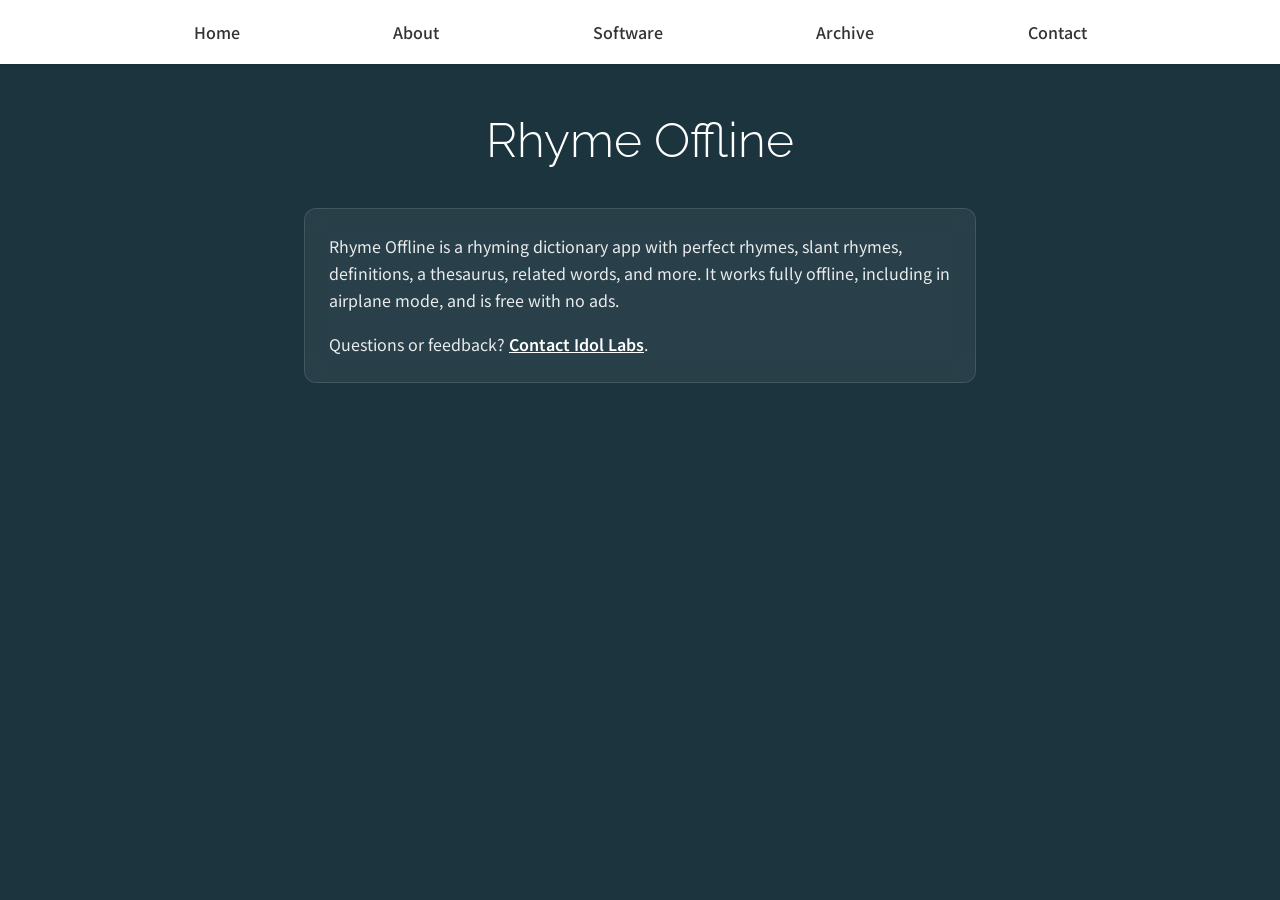
==== rhyme-offline/index.html @ f1530e43 "Software dropdown" ====
<!DOCTYPE html>
<html lang="en">
<head>
    <meta charset="UTF-8">
    <meta name="viewport" content="width=device-width, initial-scale=1.0">
    <title>Rhyme Offline | Idol Labs</title>
    <link rel="preconnect" href="https://fonts.googleapis.com">
    <link rel="preconnect" href="https://fonts.gstatic.com" crossorigin>
    <link
        href="https://fonts.googleapis.com/css2?family=Noto+Sans+JP:wght@100..900&family=Raleway:ital,wght@0,100..900;1,100..900&display=swap"
        rel="stylesheet"
    >
    <link rel="stylesheet" href="../styles.css">
</head>
<body>
    <header>
        <nav>
            <input
                type="checkbox"
                id="site-nav-toggle"
                class="site-nav-toggle"
            >
            <label
                for="site-nav-toggle"
                class="hamburger"
                aria-label="Menu"
            >
                <span></span>
                <span></span>
                <span></span>
            </label>
            <div class="nav-links">
                <a href="../index.html">Home</a>
                <a href="../about.html">About</a>
                <div class="nav-dropdown">
                    <input
                        type="checkbox"
                        id="software-nav-toggle"
                        class="software-nav-toggle"
                    >
                    <label
                        for="software-nav-toggle"
                        class="nav-dropdown-mobile-trigger"
                    >
                        Software
                    </label>
                    <button
                        type="button"
                        class="nav-dropdown-desktop-trigger"
                    >
                        Software
                    </button>
                    <div class="nav-dropdown-panel">
                        <a href="index.html" aria-current="page">Rhyme Offline</a>
                    </div>
                </div>
                <a href="../archive.html">Archive</a>
                <a href="../contact.html">Contact</a>
            </div>
        </nav>
    </header>

    <main id="body-container">
        <h1 class="page-title">Rhyme Offline</h1>
        <section class="about-card" aria-label="About Rhyme Offline">
            <p>
                Rhyme Offline is a rhyming dictionary app with perfect rhymes, slant rhymes,
                definitions, a thesaurus, related words, and more. It works fully offline,
                including in airplane mode, and is free with no ads.
            </p>
            <p>
                Questions or feedback?
                <a href="../contact.html">Contact Idol Labs</a>.
            </p>
        </section>
    </main>
</body>
</html>
---- styles.css ----
*{
    margin: 0;
    padding: 0;
    box-sizing: border-box;
}

body{
    font-family: "Noto Sans JP", sans-serif;
    font-optical-sizing: auto;
    font-weight: 400;
    font-style: normal;
    background-color: #1c343e;
    padding-top: 4rem;
}

#body-container {
    padding: 0 1rem;
}

.home #body-container {
    min-height: calc(100vh - 4rem);
    display: flex;
    flex-direction: column;
    align-items: center;
    justify-content: center;
    gap: 0.75rem;
    padding: 0 1rem 1.5rem;
}

.home-logo {
    display: flex;
    justify-content: center;
    margin-top: 0;
}

.home-logo-image {
    width: min(18rem, 70vw);
    height: auto;
    max-height: 42vh;
    display: block;
}

.home-logo + div h1 {
    padding-top: 1.5rem;
}

@media (max-height: 44rem) {
    .home-logo {
        margin-top: 0;
    }

    .home-logo-image {
        max-height: 34vh;
        width: min(16rem, 70vw);
    }

    .home-logo + div h1 {
        padding-top: 1.1rem;
    }

    h1 {
        font-size: 3.25rem;
        padding-top: 2rem;
    }

    h2 {
        font-size: 1.25rem;
    }
}

h1 {
    font-family: "Raleway", sans-serif;
    font-optical-sizing: auto;
    font-weight: 300;
    font-style: normal;
    text-align: center;
    padding-top: 3rem;
    color: #ffffff;
    font-size: 4rem;
}

h1 span.idol-labs-text {
    font-weight: 700;
    font-style: italic;
}

h2 {
    font-family: "Raleway", sans-serif;
    font-optical-sizing: auto;
    font-weight: 400;
    font-style: normal;
    text-align: center;
    padding-top: 0.75rem;
    color: rgba(255, 255, 255, 0.9);
    font-size: 1.5rem;
}

header {
    position: fixed;
    top: 0;
    left: 0;
    right: 0;
    z-index: 100;
    width: 100%;
    background-color: #ffffff;
    box-shadow: 0 0.125rem 0.25rem rgba(0, 0, 0, 0.1);
    padding: 0 2rem;
}

header nav {
    display: flex;
    align-items: center;
    justify-content: center;
    height: 4rem;
    width: 100%;
    max-width: 75rem;
    margin: 0 auto;
}

.nav-links {
    display: flex;
    align-items: center;
    justify-content: space-evenly;
    width: 100%;
}

.nav-links a {
    text-decoration: none;
    color: #333;
    font-weight: 500;
    font-size: 1rem;
    transition: color 0.2s ease;
}

.nav-links a:hover {
    color: #4490fe;
}

.nav-dropdown {
    position: relative;
    display: flex;
    align-items: center;
    justify-content: center;
}

.software-nav-toggle {
    position: absolute;
    width: 1px;
    height: 1px;
    padding: 0;
    margin: -1px;
    overflow: hidden;
    clip: rect(0, 0, 0, 0);
    white-space: nowrap;
    border: 0;
}

.nav-dropdown-desktop-trigger {
    display: none;
    align-items: center;
    border: none;
    background: none;
    cursor: pointer;
    font: inherit;
    color: #333;
    font-weight: 500;
    font-size: 1rem;
    padding: 0;
    transition: color 0.2s ease;
}

.nav-dropdown-desktop-trigger:hover {
    color: #4490fe;
}

.nav-dropdown-desktop-trigger:focus-visible {
    outline: 0.25rem solid rgba(68, 144, 254, 0.4);
    outline-offset: 0.25rem;
}

.nav-dropdown-mobile-trigger {
    display: none;
    text-decoration: none;
    color: #333;
    font-weight: 500;
    font-size: 1rem;
    transition: color 0.2s ease;
    cursor: pointer;
}

.nav-dropdown-panel {
    display: none;
    position: absolute;
    top: calc(100% - 0.2rem);
    left: 50%;
    transform: translateX(-50%);
    min-width: 11rem;
    padding: 0.55rem 0 0.35rem;
    background-color: #ffffff;
    border-radius: 0.5rem;
    box-shadow: 0 0.25rem 0.75rem rgba(0, 0, 0, 0.12);
    z-index: 110;
}

.nav-dropdown-panel a {
    display: block;
    padding: 0.55rem 1rem;
    text-decoration: none;
    color: #333;
    font-weight: 500;
    font-size: 0.95rem;
    transition: color 0.2s ease, background-color 0.15s ease;
    white-space: nowrap;
}

.nav-dropdown-panel a:hover {
    color: #4490fe;
    background-color: #f5f5f5;
}

@media (min-width: 48.0625rem) {
    .software-nav-toggle,
    .nav-dropdown-mobile-trigger {
        display: none;
    }

    .nav-dropdown-desktop-trigger {
        display: inline-flex;
    }

    .nav-dropdown:hover .nav-dropdown-panel,
    .nav-dropdown:focus-within .nav-dropdown-panel {
        display: block;
    }
}

@media (max-width: 48rem) {
    .nav-dropdown {
        flex-direction: column;
        align-items: stretch;
        width: 100%;
    }

    .nav-dropdown-desktop-trigger {
        display: none;
    }

    .nav-dropdown-mobile-trigger {
        display: block;
        padding: 0.75rem 0;
        width: 100%;
    }

    .nav-dropdown-panel {
        position: static;
        transform: none;
        left: auto;
        min-width: 0;
        width: 100%;
        padding: 0;
        margin: 0;
        background: transparent;
        box-shadow: none;
        border-radius: 0;
    }

    .nav-dropdown-panel a {
        padding: 0.65rem 0 0.65rem 0.75rem;
        border-left: 0.2rem solid rgba(68, 144, 254, 0.35);
        margin-left: 0.25rem;
        color: #333;
        white-space: normal;
    }

    .nav-dropdown-panel a:hover {
        background-color: #f5f5f5;
    }

    .software-nav-toggle:checked ~ .nav-dropdown-panel {
        display: block;
    }
}

.site-nav-toggle {
    position: absolute;
    width: 1px;
    height: 1px;
    padding: 0;
    margin: -1px;
    overflow: hidden;
    clip: rect(0, 0, 0, 0);
    white-space: nowrap;
    border: 0;
}

@media (min-width: 48.0625rem) {
    .site-nav-toggle {
        display: none;
    }
}

.hamburger {
    display: none;
    flex-direction: column;
    justify-content: center;
    gap: 0.375rem;
    background: none;
    border: none;
    cursor: pointer;
    padding: 0.25rem;
}

.hamburger span {
    display: block;
    width: 1.5rem;
    height: 0.125rem;
    background-color: #333;
    border-radius: 0.125rem;
    transition: transform 0.3s ease,
        opacity 0.3s ease;
}

.site-nav-toggle:checked + .hamburger span:nth-child(1) {
    transform: translateY(0.5rem) rotate(45deg);
}

.site-nav-toggle:checked + .hamburger span:nth-child(2) {
    opacity: 0;
}

.site-nav-toggle:checked + .hamburger span:nth-child(3) {
    transform: translateY(-0.5rem) rotate(-45deg);
}

@media (max-width: 48rem) {
    header {
        padding: 0 1rem;
    }

    header nav {
        justify-content: flex-start;
    }

    .hamburger {
        display: flex;
        flex-shrink: 0;
        padding: 0.25rem 0.25rem 0.25rem 0;
    }

    .nav-links {
        display: none;
        flex-direction: column;
        justify-content: flex-start;
        position: absolute;
        top: 4rem;
        left: 0;
        right: 0;
        width: auto;
        box-sizing: border-box;
        background-color: #ffffff;
        box-shadow: 0 0.25rem 0.5rem rgba(0, 0, 0, 0.1);
        padding: 1rem 1rem;
        gap: 0;
    }

    .site-nav-toggle:checked ~ .nav-links {
        display: flex;
        z-index: 10;
    }

    .nav-links a {
        padding: 0.75rem 0;
        width: 100%;
    }

    .nav-links a:hover {
        background-color: #f5f5f5;
    }
}

.page-title {
    font-size: 3rem;
}

.page-subtitle {
    font-size: 1.25rem;
    max-width: 44rem;
    margin: 0 auto;
    text-align: center;
    color: rgba(255, 255, 255, 0.85);
}

.page-subtitle .idol-labs-text {
    font-weight: 700;
    font-style: italic;
}

.archive-list {
    max-width: 52rem;
    margin: 2.5rem auto 4rem;
    display: flex;
    flex-direction: column;
    gap: 1rem;
}

.archive-item {
    display: grid;
    grid-template-columns: 10.5rem 1fr;
    gap: 1.25rem;
    padding: 1.25rem;
    border-radius: 0.75rem;
    text-decoration: none;
    background: rgba(255, 255, 255, 0.06);
    border: 1px solid rgba(255, 255, 255, 0.12);
    backdrop-filter: blur(10px);
    transition: transform 0.08s ease, border-color 0.2s ease, background 0.2s ease;
}

.archive-item:hover {
    transform: translateY(-1px);
    border-color: rgba(68, 144, 254, 0.55);
    background: rgba(255, 255, 255, 0.08);
}

.archive-item:focus-visible {
    outline: 0.25rem solid rgba(68, 144, 254, 0.4);
    outline-offset: 0.25rem;
}

.archive-item-image {
    width: 100%;
    aspect-ratio: 4 / 3;
    object-fit: cover;
    border-radius: 0.625rem;
    border: 1px solid rgba(255, 255, 255, 0.12);
    display: block;
}

.archive-item-body {
    display: flex;
    flex-direction: column;
    justify-content: center;
    gap: 0.5rem;
    min-width: 0;
}

.archive-item-title {
    margin: 0;
    font-family: "Raleway", sans-serif;
    font-weight: 600;
    color: rgba(255, 255, 255, 0.95);
    font-size: 1.5rem;
    text-align: center;
}

.archive-item-meta {
    margin: 0;
    color: rgba(255, 255, 255, 0.85);
    line-height: 1.5;
}

@media (min-width: 34.0625rem) {
    .archive-item-title {
        text-align: left;
    }

    .archive-item-body {
        align-items: flex-start;
        text-align: left;
    }
}

@media (max-width: 34rem) {
    .archive-item-body {
        align-items: center;
        text-align: center;
    }

    .archive-item {
        grid-template-columns: 1fr;
    }

    .archive-item-image {
        aspect-ratio: 16 / 9;
    }
}

.archive-back {
    text-align: center;
    margin: 1.25rem auto 0;
    max-width: 42rem;
}

.archive-back a {
    color: #ffffff;
    font-weight: 600;
}

.archive-back a:hover {
    color: rgba(68, 144, 254, 0.95);
}

.archive-video-external {
    text-align: center;
    margin: 0.75rem auto 0;
    max-width: 42rem;
}

.archive-video-external a {
    color: #ffffff;
    font-weight: 600;
}

.archive-video-external a:hover {
    color: rgba(68, 144, 254, 0.95);
}

.archive-detail-video {
    position: relative;
    width: 100%;
    max-width: 35rem;
    margin: 1.5rem auto 0;
    aspect-ratio: 16 / 9;
    border-radius: 0.75rem;
    overflow: hidden;
    border: 1px solid rgba(255, 255, 255, 0.12);
    background: rgba(0, 0, 0, 0.35);
    box-shadow: 0 0.25rem 1.25rem rgba(0, 0, 0, 0.25);
}

.archive-detail-video iframe {
    position: absolute;
    inset: 0;
    width: 100%;
    height: 100%;
    border: 0;
    display: block;
}

.contact-card {
    max-width: 42rem;
    margin: 2.5rem auto 4rem;
    padding: 1.5rem;
    border-radius: 0.75rem;
    background: rgba(255, 255, 255, 0.06);
    border: 1px solid rgba(255, 255, 255, 0.12);
    backdrop-filter: blur(10px);
}

.about-card {
    display: flex;
    flex-direction: column;
    gap: 1rem;
    max-width: 42rem;
    margin: 2.5rem auto 4rem;
    padding: 1.5rem;
    border-radius: 0.75rem;
    background: rgba(255, 255, 255, 0.06);
    border: 1px solid rgba(255, 255, 255, 0.12);
    backdrop-filter: blur(10px);
}

.about-card p {
    line-height: 1.7;
    color: rgba(255, 255, 255, 0.9);
}

.about-card a {
    color: #ffffff;
    font-weight: 600;
}

.about-card a:hover {
    color: rgba(68, 144, 254, 0.95);
}

.contact-form {
    display: flex;
    flex-direction: column;
    gap: 1rem;
}

.form-field {
    display: flex;
    flex-direction: column;
    gap: 0.5rem;
}

.form-field label {
    color: rgba(255, 255, 255, 0.9);
    font-weight: 500;
}

.contact-form input,
.contact-form select,
.contact-form textarea {
    width: 100%;
    padding: 0.75rem 0.875rem;
    border-radius: 0.5rem;
    border: 1px solid rgba(255, 255, 255, 0.25);
    background: rgba(0, 0, 0, 0.18);
    color: #ffffff;
    font-size: 1rem;
    outline: none;
}

.contact-form select {
    cursor: pointer;
}

.contact-form select option {
    background: #1c343e;
    color: #ffffff;
}

.contact-form textarea {
    resize: vertical;
    min-height: 10rem;
}

.contact-form input::placeholder,
.contact-form textarea::placeholder {
    color: rgba(255, 255, 255, 0.55);
}

.contact-form input:focus,
.contact-form select:focus,
.contact-form textarea:focus {
    border-color: rgba(68, 144, 254, 0.9);
    box-shadow: 0 0 0 0.25rem rgba(68, 144, 254, 0.22);
}

.primary-button {
    border: none;
    border-radius: 0.625rem;
    padding: 0.9rem 1.1rem;
    background: #4490fe;
    color: #ffffff;
    font-weight: 700;
    font-size: 1rem;
    cursor: pointer;
    transition: transform 0.08s ease, background 0.2s ease;
}

.primary-button:hover {
    background: #2c7cf5;
}

.primary-button:active {
    transform: translateY(1px);
}

.primary-button:disabled {
    cursor: not-allowed;
    opacity: 0.55;
    background: rgba(68, 144, 254, 0.55);
}

.primary-button:disabled:hover {
    background: rgba(68, 144, 254, 0.55);
}

.thank-you-card .thank-you-lead {
    margin-top: 0;
}

.contact-note {
    margin-top: 1.25rem;
    color: rgba(255, 255, 255, 0.85);
    text-align: center;
}

.contact-note a {
    color: #ffffff;
    font-weight: 600;
}

.contact-note a:hover {
    color: rgba(68, 144, 254, 0.95);
}

.visually-hidden {
    position: absolute !important;
    width: 1px;
    height: 1px;
    padding: 0;
    margin: -1px;
    overflow: hidden;
    clip: rect(0, 0, 0, 0);
    white-space: nowrap;
    border: 0;
}

h3 {
    font-size: 1.25rem;
    color: rgba(255, 255, 255, 0.9);
    margin-top: 1.5rem;
    margin-bottom: 0.5rem;
}
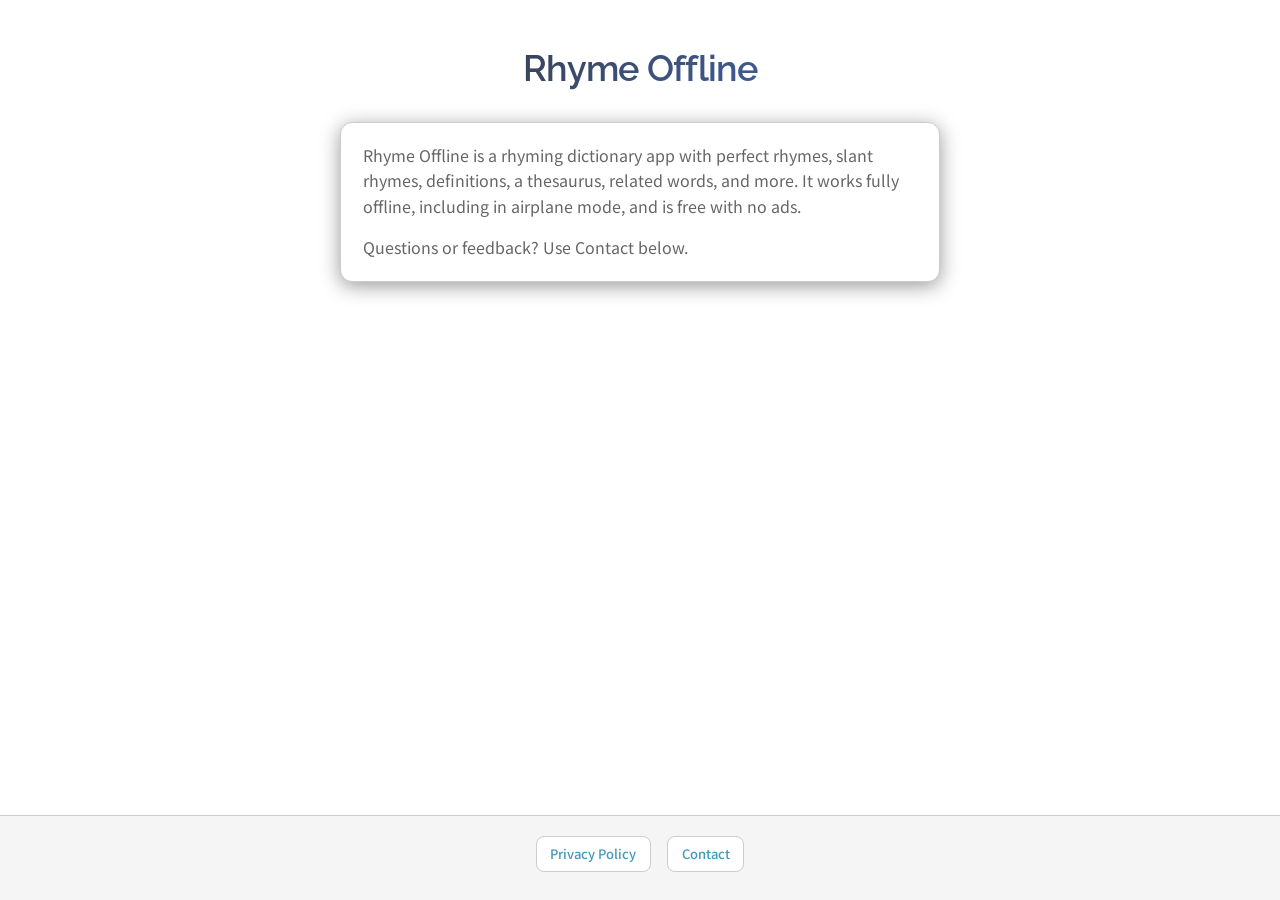
==== commit af052bfa: "Rhyme offline site" ====
--- a/rhyme-offline/index.html
+++ b/rhyme-offline/index.html
@@ -10,69 +10,34 @@
         href="https://fonts.googleapis.com/css2?family=Noto+Sans+JP:wght@100..900&family=Raleway:ital,wght@0,100..900;1,100..900&display=swap"
         rel="stylesheet"
     >
-    <link rel="stylesheet" href="../styles.css">
+    <link rel="stylesheet" href="styles.css">
 </head>
-<body>
-    <header>
-        <nav>
-            <input
-                type="checkbox"
-                id="site-nav-toggle"
-                class="site-nav-toggle"
-            >
-            <label
-                for="site-nav-toggle"
-                class="hamburger"
-                aria-label="Menu"
-            >
-                <span></span>
-                <span></span>
-                <span></span>
-            </label>
-            <div class="nav-links">
-                <a href="../index.html">Home</a>
-                <a href="../about.html">About</a>
-                <div class="nav-dropdown">
-                    <input
-                        type="checkbox"
-                        id="software-nav-toggle"
-                        class="software-nav-toggle"
-                    >
-                    <label
-                        for="software-nav-toggle"
-                        class="nav-dropdown-mobile-trigger"
-                    >
-                        Software
-                    </label>
-                    <button
-                        type="button"
-                        class="nav-dropdown-desktop-trigger"
-                    >
-                        Software
-                    </button>
-                    <div class="nav-dropdown-panel">
-                        <a href="index.html" aria-current="page">Rhyme Offline</a>
-                    </div>
-                </div>
-                <a href="../archive.html">Archive</a>
-                <a href="../contact.html">Contact</a>
-            </div>
-        </nav>
-    </header>
-
-    <main id="body-container">
-        <h1 class="page-title">Rhyme Offline</h1>
-        <section class="about-card" aria-label="About Rhyme Offline">
+<body class="rhyme-offline">
+    <main class="rhyme-offline-main" id="body-container">
+        <h1 class="rhyme-offline-title">Rhyme Offline</h1>
+        <section
+            class="rhyme-offline-card"
+            aria-label="About Rhyme Offline"
+        >
             <p>
                 Rhyme Offline is a rhyming dictionary app with perfect rhymes, slant rhymes,
                 definitions, a thesaurus, related words, and more. It works fully offline,
                 including in airplane mode, and is free with no ads.
             </p>
             <p>
-                Questions or feedback?
-                <a href="../contact.html">Contact Idol Labs</a>.
+                Questions or feedback? Use Contact below.
             </p>
         </section>
     </main>
+    <footer class="rhyme-offline-footer">
+        <nav class="rhyme-offline-footer-nav" aria-label="Legal and contact">
+            <a class="rhyme-offline-footer-link" href="privacy-policy.html">
+                Privacy Policy
+            </a>
+            <a class="rhyme-offline-footer-link" href="../contact.html">
+                Contact
+            </a>
+        </nav>
+    </footer>
 </body>
 </html>
--- a/rhyme-offline/styles.css
+++ b/rhyme-offline/styles.css
@@ -0,0 +1,304 @@
+*,
+*::before,
+*::after {
+    box-sizing: border-box;
+    margin: 0;
+    padding: 0;
+}
+
+:root {
+    --color-primary: #456cba;
+    --color-link: #429aba;
+    --color-white: #fff;
+    --color-modal-backdrop: rgba(0, 0, 0, 0.4);
+    --color-gray-dark: #333;
+    --color-gray-mid: #555;
+    --color-gray: #666;
+    --color-gray-placeholder: #888;
+    --color-gray-border: #ccc;
+    --color-gray-track: #e0e0e0;
+    --color-gray-bg: #f0f0f0;
+    --color-gray-section: #f5f5f5;
+    --color-chip-bg: #ebecee;
+    --color-chip-pressed: #d8d9dc;
+    --color-border-light: #eee;
+    --color-toggle-inactive: #d0d0d0;
+    --color-dark-background: #131e33;
+
+    --bg: var(--color-dark-background);
+    --surface: #17243d;
+    --surface-muted: #1b2a45;
+    --border: #314566;
+    --text-primary: #f4f7ff;
+    --text-secondary: #c7d1e5;
+    --text-muted: #a4b3cf;
+    --overlay-backdrop: rgba(0, 0, 0, 0.55);
+}
+
+@media (prefers-color-scheme: light) {
+    :root {
+        --bg: var(--color-white);
+        --surface: var(--color-white);
+        --surface-muted: var(--color-gray-section);
+        --border: var(--color-gray-border);
+        --text-primary: var(--color-gray-dark);
+        --text-secondary: var(--color-gray);
+        --text-muted: var(--color-gray-mid);
+        --overlay-backdrop: var(--color-modal-backdrop);
+    }
+}
+
+body.rhyme-offline {
+    min-height: 100vh;
+    display: flex;
+    flex-direction: column;
+    font-family: "Noto Sans JP", sans-serif;
+    font-optical-sizing: auto;
+    font-weight: 400;
+    background-color: var(--bg);
+    color: var(--text-secondary);
+    line-height: 1.6;
+    -webkit-font-smoothing: antialiased;
+}
+
+.rhyme-offline-main {
+    flex: 1 0 auto;
+    width: 100%;
+    max-width: 40rem;
+    margin: 0 auto;
+    padding: 2.5rem 1.25rem 2rem;
+}
+
+.rhyme-offline-main--legal {
+    max-width: 42rem;
+    padding-top: 1.75rem;
+}
+
+.rhyme-offline-back-wrap {
+    margin: 0 0 1rem;
+}
+
+.rhyme-offline-back {
+    display: inline-flex;
+    align-items: center;
+    padding: 0.35rem 0;
+    font-family: inherit;
+    font-size: 0.875rem;
+    font-weight: 500;
+    color: var(--color-link);
+    text-decoration: none;
+    background: none;
+    border: none;
+    cursor: pointer;
+    transition: color 0.15s ease;
+}
+
+.rhyme-offline-back:hover {
+    color: var(--color-primary);
+    text-decoration: underline;
+    text-underline-offset: 0.15em;
+}
+
+.rhyme-offline-back:focus-visible {
+    outline: 2px solid var(--color-primary);
+    outline-offset: 3px;
+    border-radius: 0.25rem;
+}
+
+.rhyme-offline-title {
+    font-family: "Raleway", sans-serif;
+    font-optical-sizing: auto;
+    font-weight: 600;
+    font-size: clamp(1.75rem, 5vw, 2.25rem);
+    text-align: center;
+    margin-bottom: 1.5rem;
+    letter-spacing: -0.02em;
+    background: linear-gradient(
+        135deg,
+        var(--text-primary) 0%,
+        var(--color-primary) 100%
+    );
+    -webkit-background-clip: text;
+    background-clip: text;
+    color: transparent;
+}
+
+@media (prefers-color-scheme: light) {
+    .rhyme-offline-title {
+        background: linear-gradient(
+            135deg,
+            var(--color-gray-dark) 0%,
+            var(--color-primary) 100%
+        );
+        -webkit-background-clip: text;
+        background-clip: text;
+        color: transparent;
+    }
+}
+
+.rhyme-offline-card {
+    background-color: var(--surface);
+    border: 1px solid var(--border);
+    border-radius: 0.75rem;
+    padding: 1.25rem 1.35rem;
+    box-shadow: 0 0.25rem 1.25rem var(--overlay-backdrop);
+}
+
+.rhyme-offline-card p {
+    color: var(--text-secondary);
+    font-size: 1rem;
+}
+
+.rhyme-offline-card p + p {
+    margin-top: 1rem;
+}
+
+.rhyme-offline-legal {
+    padding: 1.5rem 1.35rem 1.65rem;
+}
+
+.rhyme-offline-legal-title {
+    font-family: "Raleway", sans-serif;
+    font-optical-sizing: auto;
+    font-weight: 600;
+    font-size: clamp(1.5rem, 4vw, 1.85rem);
+    color: var(--text-primary);
+    text-align: left;
+    margin-bottom: 0.35rem;
+    letter-spacing: -0.02em;
+    line-height: 1.25;
+}
+
+.rhyme-offline-legal .rhyme-offline-legal-meta {
+    font-size: 0.875rem;
+    color: var(--text-muted);
+    margin-bottom: 1.25rem;
+}
+
+.rhyme-offline-legal p {
+    color: var(--text-secondary);
+    font-size: 0.9375rem;
+}
+
+.rhyme-offline-legal p + p {
+    margin-top: 0.9rem;
+}
+
+.rhyme-offline-legal h2 {
+    font-family: "Raleway", sans-serif;
+    font-optical-sizing: auto;
+    font-weight: 600;
+    font-size: 1.05rem;
+    color: var(--text-primary);
+    margin-top: 1.35rem;
+    margin-bottom: 0.5rem;
+    padding-bottom: 0.35rem;
+    border-bottom: 1px solid var(--border);
+    line-height: 1.3;
+}
+
+.rhyme-offline-legal h2:first-of-type {
+    margin-top: 1.1rem;
+}
+
+.rhyme-offline-legal strong {
+    color: var(--text-primary);
+    font-weight: 600;
+}
+
+.rhyme-offline-legal a {
+    color: var(--color-link);
+    text-decoration: underline;
+    text-underline-offset: 0.15em;
+    transition: color 0.15s ease;
+}
+
+.rhyme-offline-legal a:hover {
+    color: var(--color-primary);
+}
+
+.rhyme-offline-legal a:focus-visible {
+    outline: 2px solid var(--color-primary);
+    outline-offset: 2px;
+    border-radius: 0.125rem;
+}
+
+.rhyme-offline-legal ul {
+    margin: 0.65rem 0 0.35rem;
+    padding-left: 1.35rem;
+    color: var(--text-secondary);
+    font-size: 0.9375rem;
+}
+
+.rhyme-offline-legal li {
+    margin-top: 0.35rem;
+}
+
+.rhyme-offline-legal li::marker {
+    color: var(--color-primary);
+}
+
+.rhyme-offline-footer-current {
+    display: inline-flex;
+    align-items: center;
+    justify-content: center;
+    padding: 0.4rem 0.85rem;
+    font-size: 0.8125rem;
+    font-weight: 600;
+    color: var(--text-muted);
+    background-color: var(--surface-muted);
+    border: 1px solid var(--border);
+    border-radius: 0.5rem;
+}
+
+.rhyme-offline-footer {
+    flex-shrink: 0;
+    padding: 1.25rem 1rem 1.75rem;
+    border-top: 1px solid var(--border);
+    background-color: var(--surface-muted);
+}
+
+.rhyme-offline-footer-nav {
+    display: flex;
+    flex-wrap: wrap;
+    justify-content: center;
+    align-items: center;
+    gap: 0.65rem 1rem;
+    max-width: 40rem;
+    margin: 0 auto;
+}
+
+.rhyme-offline-footer-link {
+    display: inline-flex;
+    align-items: center;
+    justify-content: center;
+    padding: 0.4rem 0.85rem;
+    font-size: 0.8125rem;
+    font-weight: 500;
+    text-decoration: none;
+    color: var(--color-link);
+    background-color: var(--surface);
+    border: 1px solid var(--border);
+    border-radius: 0.5rem;
+    transition: background-color 0.15s ease, border-color 0.15s ease,
+        color 0.15s ease;
+}
+
+.rhyme-offline-footer-link:hover {
+    background-color: var(--surface-muted);
+    border-color: var(--color-primary);
+    color: var(--color-primary);
+}
+
+.rhyme-offline-footer-link:focus-visible {
+    outline: 2px solid var(--color-primary);
+    outline-offset: 2px;
+}
+
+@media (prefers-reduced-motion: reduce) {
+    .rhyme-offline-back,
+    .rhyme-offline-legal a,
+    .rhyme-offline-footer-link {
+        transition: none;
+    }
+}
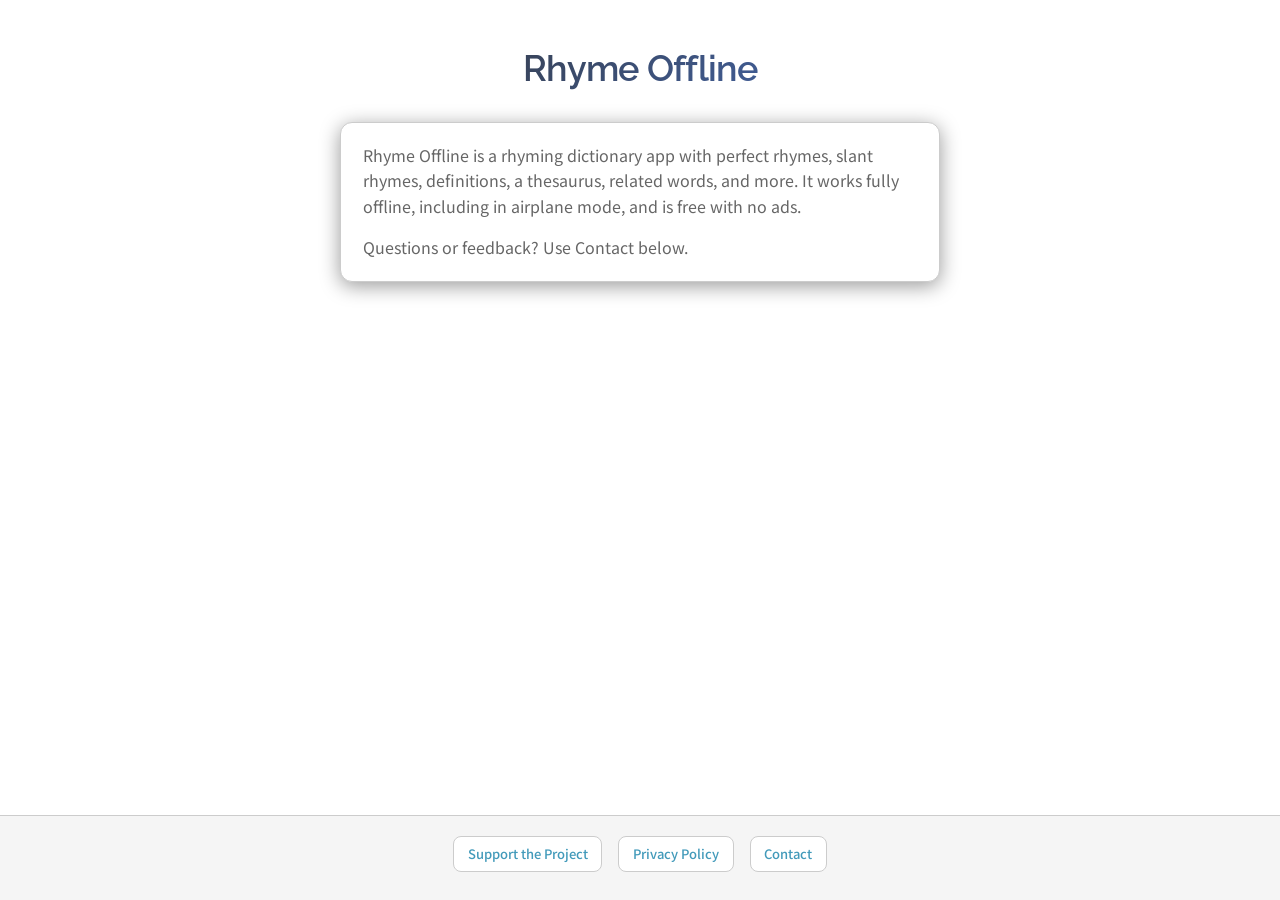
==== commit 25239503: "Added donation page" ====
--- a/rhyme-offline/index.html
+++ b/rhyme-offline/index.html
@@ -31,6 +31,9 @@
     </main>
     <footer class="rhyme-offline-footer">
         <nav class="rhyme-offline-footer-nav" aria-label="Legal and contact">
+            <a class="rhyme-offline-footer-link" href="support-the-project.html">
+                Support the Project
+            </a>
             <a class="rhyme-offline-footer-link" href="privacy-policy.html">
                 Privacy Policy
             </a>
--- a/rhyme-offline/styles.css
+++ b/rhyme-offline/styles.css
@@ -206,18 +206,21 @@
     font-weight: 600;
 }
 
-.rhyme-offline-legal a {
+.rhyme-offline-legal a,
+.rhyme-offline-support a:not(.rhyme-offline-donate-button) {
     color: var(--color-link);
     text-decoration: underline;
     text-underline-offset: 0.15em;
     transition: color 0.15s ease;
 }
 
-.rhyme-offline-legal a:hover {
-    color: var(--color-primary);
-}
-
-.rhyme-offline-legal a:focus-visible {
+.rhyme-offline-legal a:hover,
+.rhyme-offline-support a:not(.rhyme-offline-donate-button):hover {
+    color: var(--color-primary);
+}
+
+.rhyme-offline-legal a:focus-visible,
+.rhyme-offline-support a:not(.rhyme-offline-donate-button):focus-visible {
     outline: 2px solid var(--color-primary);
     outline-offset: 2px;
     border-radius: 0.125rem;
@@ -236,6 +239,66 @@
 
 .rhyme-offline-legal li::marker {
     color: var(--color-primary);
+}
+
+.rhyme-offline-support {
+    padding: 1.5rem 1.35rem 1.65rem;
+}
+
+.rhyme-offline-support-title {
+    font-family: "Raleway", sans-serif;
+    font-optical-sizing: auto;
+    font-weight: 600;
+    font-size: clamp(1.5rem, 4vw, 1.85rem);
+    color: var(--text-primary);
+    text-align: center;
+    margin-bottom: 1.15rem;
+    letter-spacing: -0.02em;
+    line-height: 1.25;
+}
+
+.rhyme-offline-donate-wrap {
+    margin-top: 1.5rem;
+    margin-bottom: 0;
+    text-align: center;
+}
+
+.rhyme-offline-donate-button {
+    display: inline-flex;
+    align-items: center;
+    justify-content: center;
+    min-width: min(100%, 16rem);
+    padding: 1rem 2rem;
+    font-family: "Raleway", sans-serif;
+    font-optical-sizing: auto;
+    font-size: 1.125rem;
+    font-weight: 600;
+    letter-spacing: 0.01em;
+    text-decoration: none;
+    color: var(--color-white);
+    background: linear-gradient(
+        135deg,
+        var(--color-primary) 0%,
+        var(--color-link) 100%
+    );
+    border: 1px solid transparent;
+    border-radius: 0.625rem;
+    box-shadow: 0 0.35rem 1.25rem var(--overlay-backdrop);
+    transition: transform 0.15s ease, box-shadow 0.15s ease, filter 0.15s ease;
+}
+
+.rhyme-offline-donate-button:hover {
+    filter: brightness(1.08);
+    box-shadow: 0 0.5rem 1.5rem var(--overlay-backdrop);
+}
+
+.rhyme-offline-donate-button:active {
+    transform: scale(0.98);
+}
+
+.rhyme-offline-donate-button:focus-visible {
+    outline: 2px solid var(--color-white);
+    outline-offset: 3px;
 }
 
 .rhyme-offline-footer-current {
@@ -298,7 +361,22 @@
 @media (prefers-reduced-motion: reduce) {
     .rhyme-offline-back,
     .rhyme-offline-legal a,
+    .rhyme-offline-support a:not(.rhyme-offline-donate-button),
+    .rhyme-offline-donate-button,
     .rhyme-offline-footer-link {
         transition: none;
     }
-}
+
+    .rhyme-offline-donate-button:active {
+        transform: none;
+    }
+}
+
+.rhyme-offline-support-thanks {
+    font-size: 1.125rem;
+    font-weight: 600;
+    color: var(--color-primary);
+    text-align: center;
+    margin-top: 1.5rem;
+    margin-bottom: 0;
+}
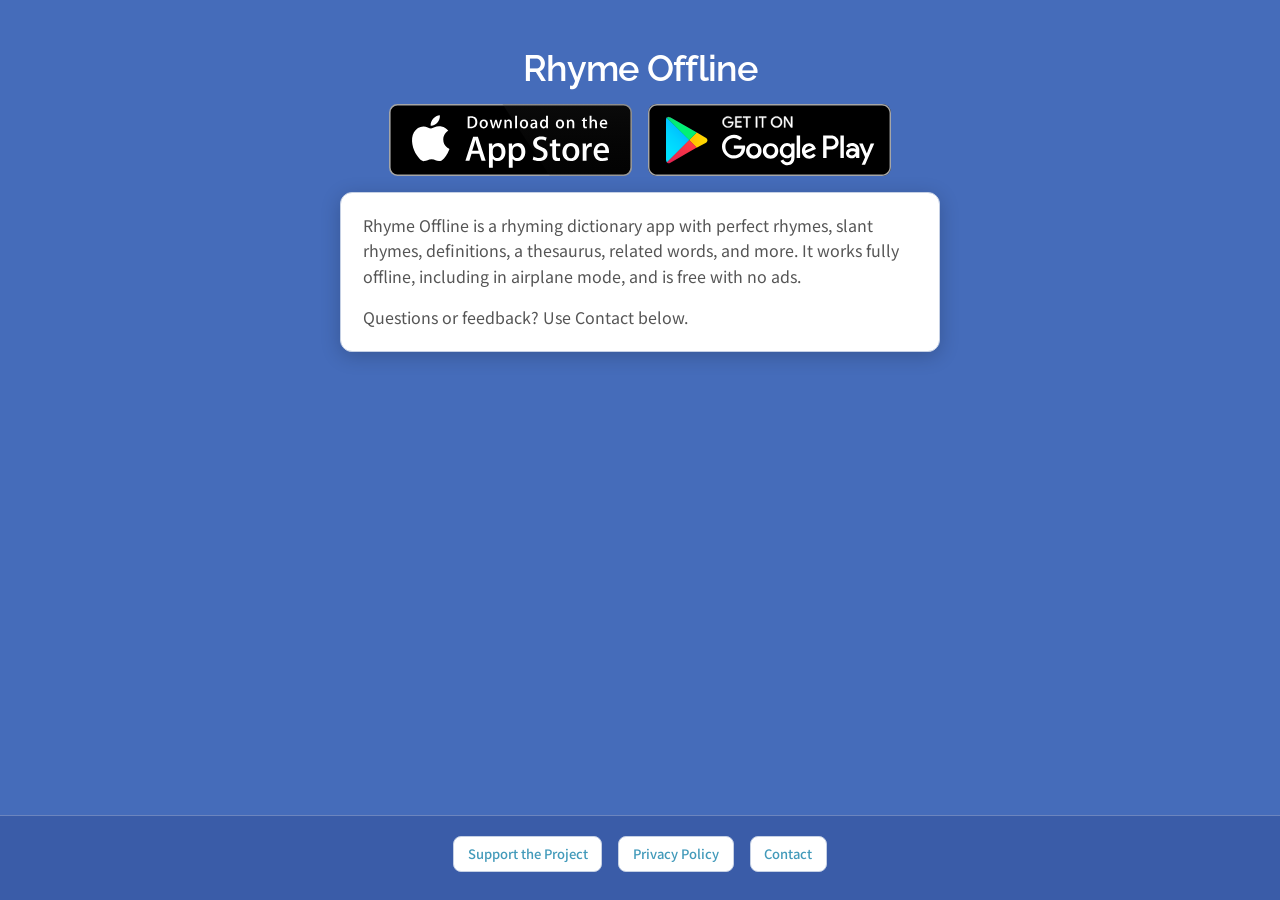
==== commit 84546e41: "Added app store download buttons" ====
--- a/rhyme-offline/index.html
+++ b/rhyme-offline/index.html
@@ -15,6 +15,34 @@
 <body class="rhyme-offline">
     <main class="rhyme-offline-main" id="body-container">
         <h1 class="rhyme-offline-title">Rhyme Offline</h1>
+        <div class="rhyme-offline-store-badges">
+            <a
+                class="rhyme-offline-store-badge"
+                href="https://apps.apple.com/us/app/rhyme-offline/id6759349752"
+                rel="noopener noreferrer"
+                target="_blank"
+            >
+                <img
+                    src="../images/download-on-the-app-store-apple-logo-svgrepo-com.svg"
+                    alt="Download on the App Store"
+                    height="72"
+                    width="243"
+                >
+            </a>
+            <a
+                class="rhyme-offline-store-badge"
+                href="https://play.google.com/store/apps/details?id=com.idollabs.rhymeoffline"
+                rel="noopener noreferrer"
+                target="_blank"
+            >
+                <img
+                    src="../images/google-play-badge-logo-svgrepo-com.svg"
+                    alt="Get it on Google Play"
+                    height="72"
+                    width="243"
+                >
+            </a>
+        </div>
         <section
             class="rhyme-offline-card"
             aria-label="About Rhyme Offline"
--- a/rhyme-offline/styles.css
+++ b/rhyme-offline/styles.css
@@ -10,42 +10,17 @@
     --color-primary: #456cba;
     --color-link: #429aba;
     --color-white: #fff;
-    --color-modal-backdrop: rgba(0, 0, 0, 0.4);
-    --color-gray-dark: #333;
-    --color-gray-mid: #555;
-    --color-gray: #666;
-    --color-gray-placeholder: #888;
-    --color-gray-border: #ccc;
-    --color-gray-track: #e0e0e0;
-    --color-gray-bg: #f0f0f0;
-    --color-gray-section: #f5f5f5;
-    --color-chip-bg: #ebecee;
-    --color-chip-pressed: #d8d9dc;
-    --color-border-light: #eee;
-    --color-toggle-inactive: #d0d0d0;
-    --color-dark-background: #131e33;
-
-    --bg: var(--color-dark-background);
-    --surface: #17243d;
-    --surface-muted: #1b2a45;
-    --border: #314566;
-    --text-primary: #f4f7ff;
-    --text-secondary: #c7d1e5;
-    --text-muted: #a4b3cf;
-    --overlay-backdrop: rgba(0, 0, 0, 0.55);
-}
-
-@media (prefers-color-scheme: light) {
-    :root {
-        --bg: var(--color-white);
-        --surface: var(--color-white);
-        --surface-muted: var(--color-gray-section);
-        --border: var(--color-gray-border);
-        --text-primary: var(--color-gray-dark);
-        --text-secondary: var(--color-gray);
-        --text-muted: var(--color-gray-mid);
-        --overlay-backdrop: var(--color-modal-backdrop);
-    }
+
+    --bg: #456cba;
+    --surface: #fff;
+    --surface-muted: #3a5ca8;
+    --border: #c5d0e4;
+    --border-on-blue: rgba(255, 255, 255, 0.25);
+    --text-primary: #333;
+    --text-secondary: #555;
+    --text-muted: #888;
+    --text-on-blue: #e8efff;
+    --overlay-backdrop: rgba(0, 0, 0, 0.2);
 }
 
 body.rhyme-offline {
@@ -56,7 +31,7 @@
     font-optical-sizing: auto;
     font-weight: 400;
     background-color: var(--bg);
-    color: var(--text-secondary);
+    color: var(--text-on-blue);
     line-height: 1.6;
     -webkit-font-smoothing: antialiased;
 }
@@ -85,7 +60,7 @@
     font-family: inherit;
     font-size: 0.875rem;
     font-weight: 500;
-    color: var(--color-link);
+    color: var(--color-white);
     text-decoration: none;
     background: none;
     border: none;
@@ -94,13 +69,13 @@
 }
 
 .rhyme-offline-back:hover {
-    color: var(--color-primary);
+    color: var(--text-on-blue);
     text-decoration: underline;
     text-underline-offset: 0.15em;
 }
 
 .rhyme-offline-back:focus-visible {
-    outline: 2px solid var(--color-primary);
+    outline: 2px solid var(--color-white);
     outline-offset: 3px;
     border-radius: 0.25rem;
 }
@@ -111,29 +86,36 @@
     font-weight: 600;
     font-size: clamp(1.75rem, 5vw, 2.25rem);
     text-align: center;
-    margin-bottom: 1.5rem;
+    margin-bottom: 0.375rem;
     letter-spacing: -0.02em;
-    background: linear-gradient(
-        135deg,
-        var(--text-primary) 0%,
-        var(--color-primary) 100%
-    );
-    -webkit-background-clip: text;
-    background-clip: text;
-    color: transparent;
-}
-
-@media (prefers-color-scheme: light) {
-    .rhyme-offline-title {
-        background: linear-gradient(
-            135deg,
-            var(--color-gray-dark) 0%,
-            var(--color-primary) 100%
-        );
-        -webkit-background-clip: text;
-        background-clip: text;
-        color: transparent;
-    }
+    color: var(--color-white);
+}
+
+.rhyme-offline-store-badges {
+    display: flex;
+    flex-wrap: wrap;
+    justify-content: center;
+    align-items: center;
+    gap: 0.75rem 1rem;
+    margin-bottom: 1rem;
+}
+
+.rhyme-offline-store-badge {
+    display: inline-flex;
+    line-height: 0;
+    text-decoration: none;
+    border-radius: 0.375rem;
+}
+
+.rhyme-offline-store-badge:focus-visible {
+    outline: 2px solid var(--color-white);
+    outline-offset: 3px;
+}
+
+.rhyme-offline-store-badge img {
+    display: block;
+    height: 4.5rem;
+    width: auto;
 }
 
 .rhyme-offline-card {
@@ -276,11 +258,7 @@
     letter-spacing: 0.01em;
     text-decoration: none;
     color: var(--color-white);
-    background: linear-gradient(
-        135deg,
-        var(--color-primary) 0%,
-        var(--color-link) 100%
-    );
+    background-color: var(--color-primary);
     border: 1px solid transparent;
     border-radius: 0.625rem;
     box-shadow: 0 0.35rem 1.25rem var(--overlay-backdrop);
@@ -308,16 +286,16 @@
     padding: 0.4rem 0.85rem;
     font-size: 0.8125rem;
     font-weight: 600;
-    color: var(--text-muted);
-    background-color: var(--surface-muted);
-    border: 1px solid var(--border);
+    color: var(--text-on-blue);
+    background-color: rgba(255, 255, 255, 0.15);
+    border: 1px solid var(--border-on-blue);
     border-radius: 0.5rem;
 }
 
 .rhyme-offline-footer {
     flex-shrink: 0;
     padding: 1.25rem 1rem 1.75rem;
-    border-top: 1px solid var(--border);
+    border-top: 1px solid var(--border-on-blue);
     background-color: var(--surface-muted);
 }
 
@@ -348,13 +326,13 @@
 }
 
 .rhyme-offline-footer-link:hover {
-    background-color: var(--surface-muted);
+    background-color: var(--surface);
     border-color: var(--color-primary);
     color: var(--color-primary);
 }
 
 .rhyme-offline-footer-link:focus-visible {
-    outline: 2px solid var(--color-primary);
+    outline: 2px solid var(--color-white);
     outline-offset: 2px;
 }
 
@@ -379,4 +357,4 @@
     text-align: center;
     margin-top: 1.5rem;
     margin-bottom: 0;
-}+}
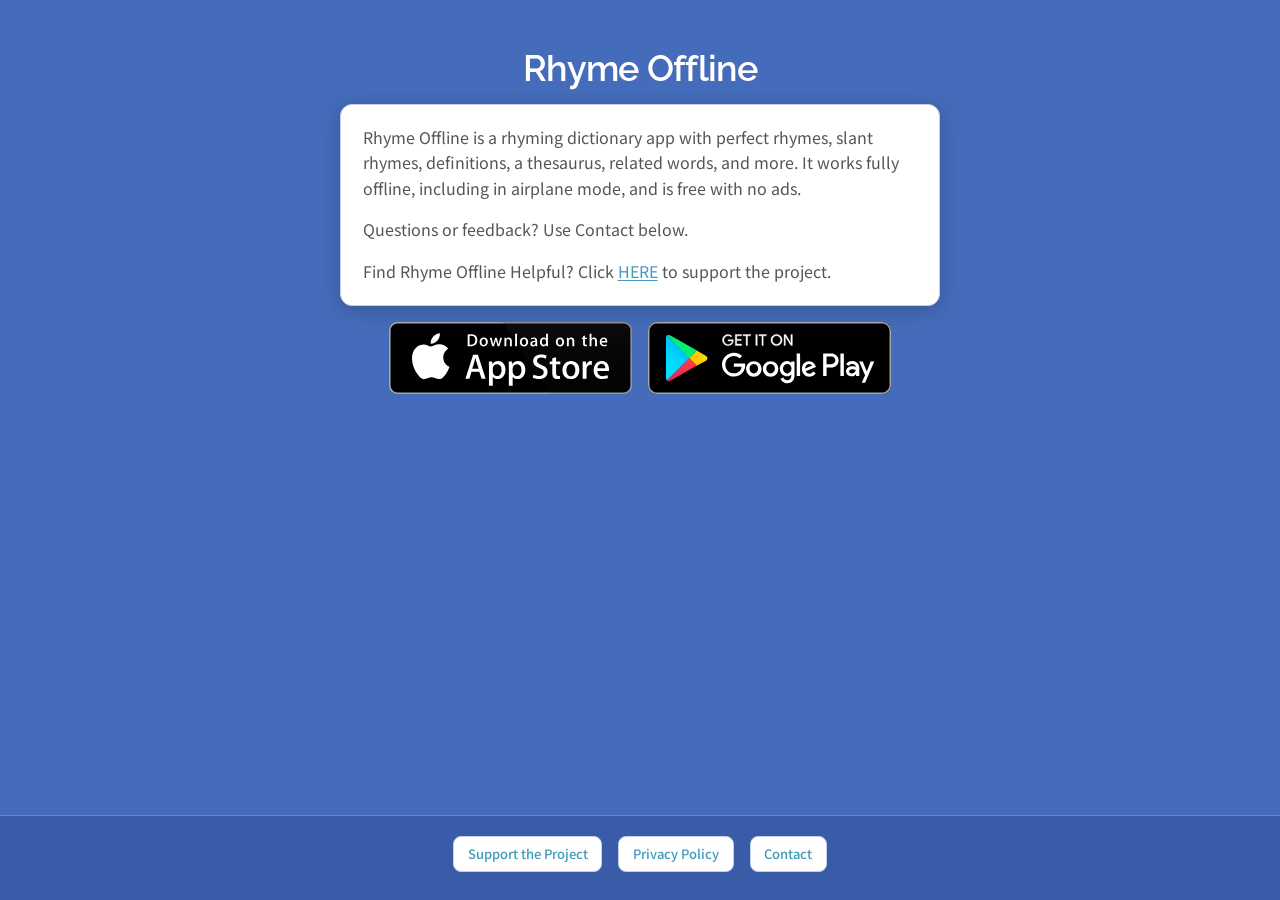
==== commit ac5bc4eb: "Added support link" ====
--- a/rhyme-offline/index.html
+++ b/rhyme-offline/index.html
@@ -15,6 +15,22 @@
 <body class="rhyme-offline">
     <main class="rhyme-offline-main" id="body-container">
         <h1 class="rhyme-offline-title">Rhyme Offline</h1>
+        <section
+            class="rhyme-offline-card"
+            aria-label="About Rhyme Offline"
+        >
+            <p>
+                Rhyme Offline is a rhyming dictionary app with perfect rhymes, slant rhymes,
+                definitions, a thesaurus, related words, and more. It works fully offline,
+                including in airplane mode, and is free with no ads.
+            </p>
+            <p>
+                Questions or feedback? Use Contact below.
+            </p>
+            <p>
+                Find Rhyme Offline Helpful? Click <a href="support-the-project.html">HERE</a> to support the project.
+            </p>
+        </section>
         <div class="rhyme-offline-store-badges">
             <a
                 class="rhyme-offline-store-badge"
@@ -43,19 +59,6 @@
                 >
             </a>
         </div>
-        <section
-            class="rhyme-offline-card"
-            aria-label="About Rhyme Offline"
-        >
-            <p>
-                Rhyme Offline is a rhyming dictionary app with perfect rhymes, slant rhymes,
-                definitions, a thesaurus, related words, and more. It works fully offline,
-                including in airplane mode, and is free with no ads.
-            </p>
-            <p>
-                Questions or feedback? Use Contact below.
-            </p>
-        </section>
     </main>
     <footer class="rhyme-offline-footer">
         <nav class="rhyme-offline-footer-nav" aria-label="Legal and contact">
--- a/rhyme-offline/styles.css
+++ b/rhyme-offline/styles.css
@@ -96,7 +96,8 @@
     flex-wrap: wrap;
     justify-content: center;
     align-items: center;
-    gap: 0.75rem 1rem;
+    gap: 1rem;
+    margin-top: 1rem;
     margin-bottom: 1rem;
 }
 
@@ -133,6 +134,23 @@
 
 .rhyme-offline-card p + p {
     margin-top: 1rem;
+}
+
+.rhyme-offline-card a:not(.rhyme-offline-donate-button) {
+    color: var(--color-link);
+    text-decoration: underline;
+    text-underline-offset: 0.15em;
+    transition: color 0.15s ease;
+}
+
+.rhyme-offline-card a:not(.rhyme-offline-donate-button):hover {
+    color: var(--color-primary);
+}
+
+.rhyme-offline-card a:not(.rhyme-offline-donate-button):focus-visible {
+    outline: 2px solid var(--color-primary);
+    outline-offset: 2px;
+    border-radius: 0.125rem;
 }
 
 .rhyme-offline-legal {
@@ -338,6 +356,7 @@
 
 @media (prefers-reduced-motion: reduce) {
     .rhyme-offline-back,
+    .rhyme-offline-card a:not(.rhyme-offline-donate-button),
     .rhyme-offline-legal a,
     .rhyme-offline-support a:not(.rhyme-offline-donate-button),
     .rhyme-offline-donate-button,
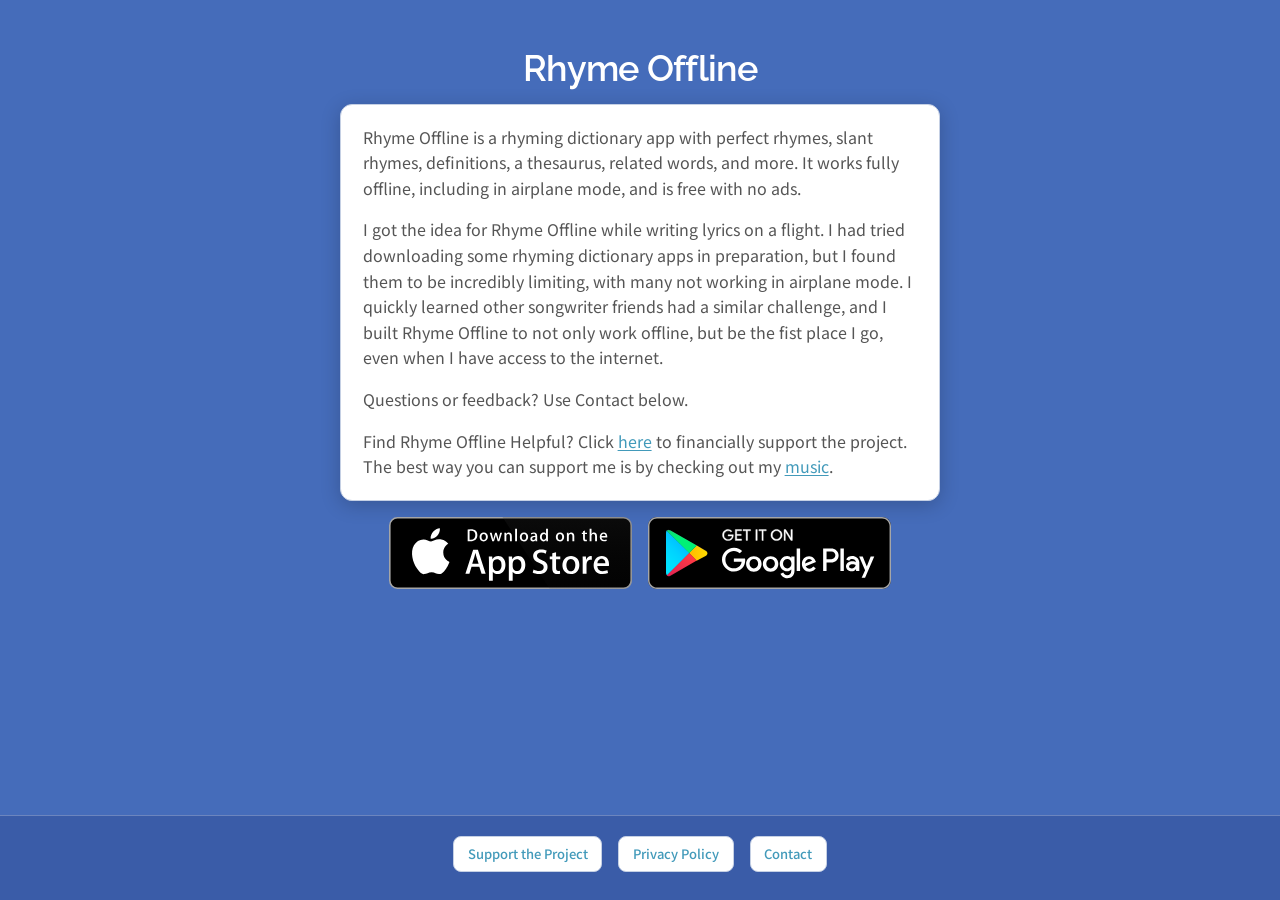
==== commit c8502f97: "Added music link" ====
--- a/rhyme-offline/index.html
+++ b/rhyme-offline/index.html
@@ -25,10 +25,17 @@
                 including in airplane mode, and is free with no ads.
             </p>
             <p>
+                I got the idea for Rhyme Offline while writing lyrics on a flight. 
+                I had tried downloading some rhyming dictionary apps in preparation, 
+                but I found them to be incredibly limiting, with many not working in airplane mode. 
+                I quickly learned other songwriter friends had a similar challenge, 
+                and I built Rhyme Offline to not only work offline, but be the fist place I go, even when I have access to the internet. 
+            </p>
+            <p>
                 Questions or feedback? Use Contact below.
             </p>
             <p>
-                Find Rhyme Offline Helpful? Click <a href="support-the-project.html">HERE</a> to support the project.
+                Find Rhyme Offline Helpful? Click <a href="support-the-project.html">here</a> to financially support the project. The best way you can support me is by checking out my <a href="https://linktr.ee/disinvitedmusic">music</a>.
             </p>
         </section>
         <div class="rhyme-offline-store-badges">
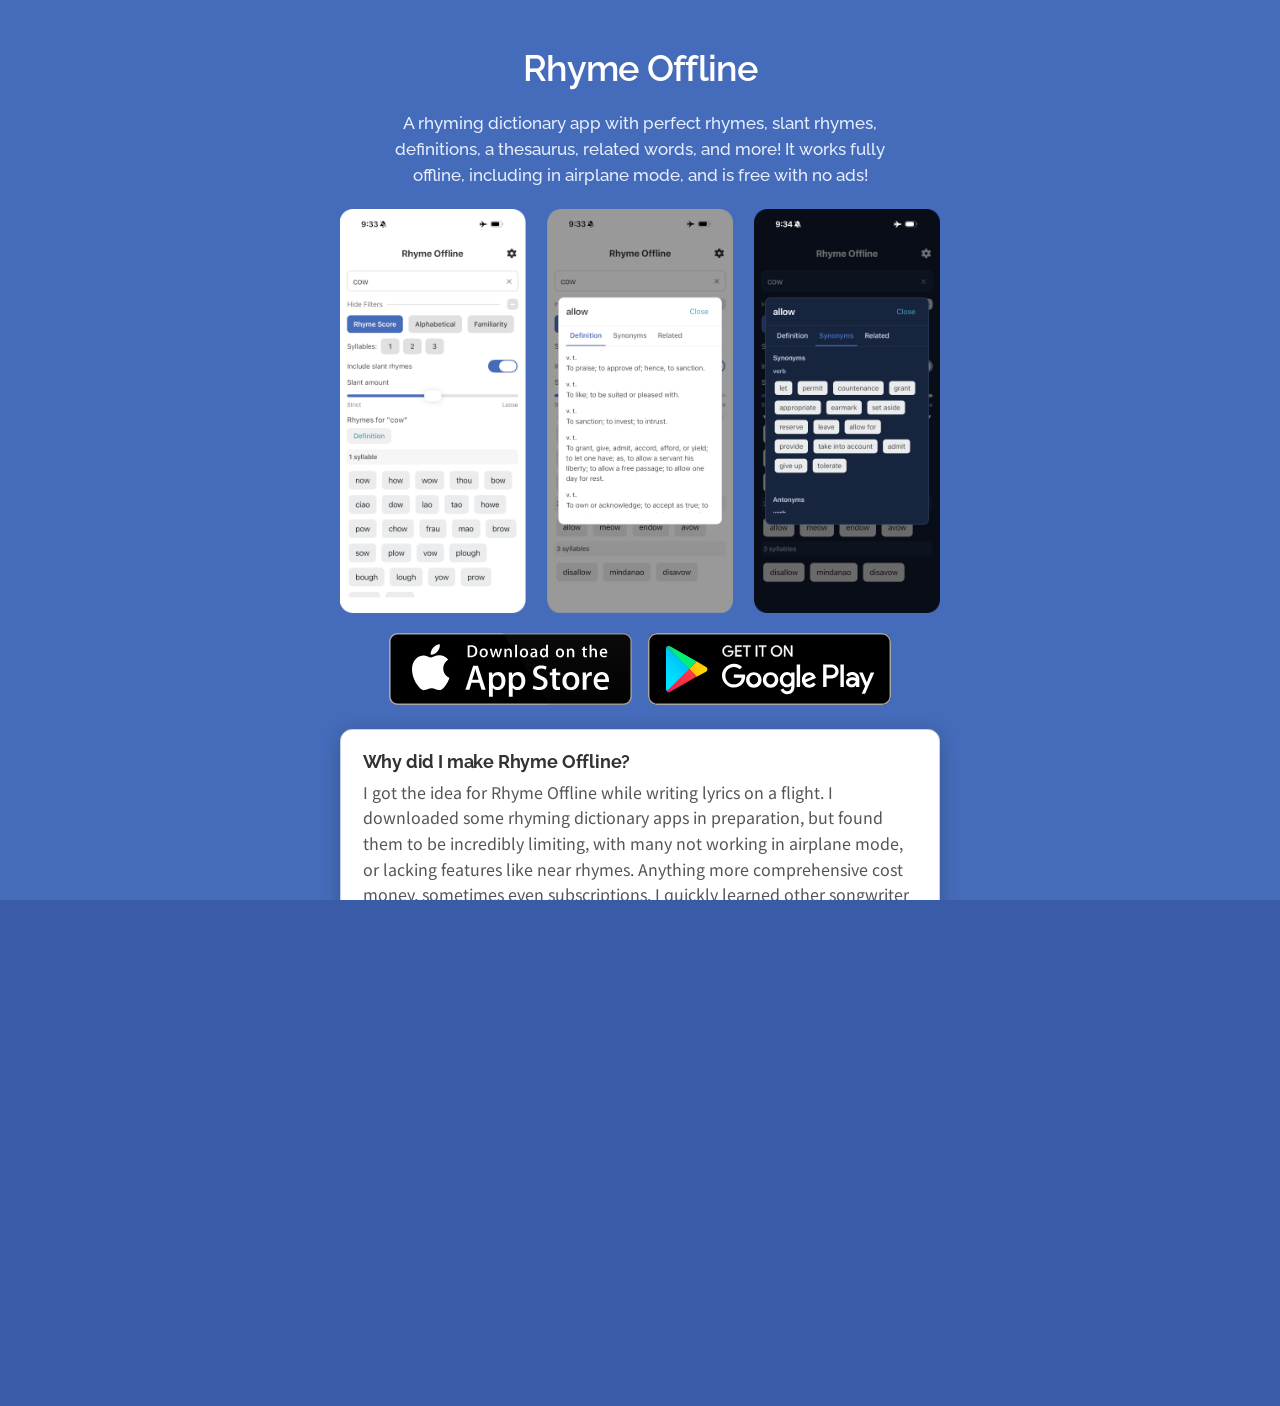
==== commit 1f7185d7: "Added banner plus homepage updates" ====
--- a/rhyme-offline/index.html
+++ b/rhyme-offline/index.html
@@ -14,58 +14,74 @@
 </head>
 <body class="rhyme-offline">
     <main class="rhyme-offline-main" id="body-container">
-        <h1 class="rhyme-offline-title">Rhyme Offline</h1>
-        <section
-            class="rhyme-offline-card"
-            aria-label="About Rhyme Offline"
-        >
+        <header class="rhyme-offline-hero">
+            <h1 class="rhyme-offline-title">Rhyme Offline</h1>
+            <p class="rhyme-offline-tagline">
+                A rhyming dictionary app with perfect rhymes, slant rhymes,
+                definitions, a thesaurus, related words, and more! It works fully offline,
+                including in airplane mode, and is free with no ads!
+            </p>
+            <img
+                class="rhyme-offline-banner"
+                src="../images/rhyme-offline-website-banner.png"
+                alt="Rhyme Offline app screenshots showing rhyme search, definitions, and synonyms"
+                width="1426"
+                height="960"
+            >
+            <div class="rhyme-offline-store-badges">
+                <a
+                    class="rhyme-offline-store-badge"
+                    href="https://apps.apple.com/us/app/rhyme-offline/id6759349752"
+                    rel="noopener noreferrer"
+                    target="_blank"
+                >
+                    <img
+                        src="../images/download-on-the-app-store-apple-logo-svgrepo-com.svg"
+                        alt="Download on the App Store"
+                        height="72"
+                        width="243"
+                    >
+                </a>
+                <a
+                    class="rhyme-offline-store-badge"
+                    href="https://play.google.com/store/apps/details?id=com.idollabs.rhymeoffline"
+                    rel="noopener noreferrer"
+                    target="_blank"
+                >
+                    <img
+                        src="../images/google-play-badge-logo-svgrepo-com.svg"
+                        alt="Get it on Google Play"
+                        height="72"
+                        width="243"
+                    >
+                </a>
+            </div>
+        </header>
+
+        <section class="rhyme-offline-card" aria-label="About Rhyme Offline">
+            <h2 class="rhyme-offline-card-heading">Why did I make Rhyme Offline?</h2>
             <p>
-                Rhyme Offline is a rhyming dictionary app with perfect rhymes, slant rhymes,
-                definitions, a thesaurus, related words, and more. It works fully offline,
-                including in airplane mode, and is free with no ads.
+                I got the idea for Rhyme Offline while writing lyrics on a flight.
+                I downloaded some rhyming dictionary apps in preparation,
+                but found them to be incredibly limiting, with many not working in airplane mode, or lacking features like near rhymes.
+                Anything more comprehensive cost money, sometimes even subscriptions.
+                I quickly learned other songwriter friends had similar challenges, whether it be no offline support,
+                or hopping between apps for other features like synonyms. I've built Rhyme Offline to not only
+                be the best offline rhyming dictionary app, but the most comprehensive tool available, with or without internet 
+                access, paid or free.
             </p>
+            <h2 class="rhyme-offline-card-heading">Questions or Feedback?</h2>
             <p>
-                I got the idea for Rhyme Offline while writing lyrics on a flight. 
-                I had tried downloading some rhyming dictionary apps in preparation, 
-                but I found them to be incredibly limiting, with many not working in airplane mode. 
-                I quickly learned other songwriter friends had a similar challenge, 
-                and I built Rhyme Offline to not only work offline, but be the fist place I go, even when I have access to the internet. 
+                You can reach me using the <a href="../contact.html">contact form</a>.
             </p>
+            <h2 class="rhyme-offline-card-heading">Find Rhyme Offline Helpful?</h2>
             <p>
-                Questions or feedback? Use Contact below.
+                The best way you can support me is by checking out my
+                <a href="https://linktr.ee/disinvitedmusic">music</a>.
+                If you'd like to support finanacially, you can do so <a href="https://www.paypal.com/donate/?hosted_button_id=JQPXW9JBH3Z46">here</a>.
             </p>
-            <p>
-                Find Rhyme Offline Helpful? Click <a href="support-the-project.html">here</a> to financially support the project. The best way you can support me is by checking out my <a href="https://linktr.ee/disinvitedmusic">music</a>.
-            </p>
+            <h2 class="rhyme-offline-card-heading">Thank you for choosing Rhyme Offline!</h2>
         </section>
-        <div class="rhyme-offline-store-badges">
-            <a
-                class="rhyme-offline-store-badge"
-                href="https://apps.apple.com/us/app/rhyme-offline/id6759349752"
-                rel="noopener noreferrer"
-                target="_blank"
-            >
-                <img
-                    src="../images/download-on-the-app-store-apple-logo-svgrepo-com.svg"
-                    alt="Download on the App Store"
-                    height="72"
-                    width="243"
-                >
-            </a>
-            <a
-                class="rhyme-offline-store-badge"
-                href="https://play.google.com/store/apps/details?id=com.idollabs.rhymeoffline"
-                rel="noopener noreferrer"
-                target="_blank"
-            >
-                <img
-                    src="../images/google-play-badge-logo-svgrepo-com.svg"
-                    alt="Get it on Google Play"
-                    height="72"
-                    width="243"
-                >
-            </a>
-        </div>
     </main>
     <footer class="rhyme-offline-footer">
         <nav class="rhyme-offline-footer-nav" aria-label="Legal and contact">
--- a/rhyme-offline/styles.css
+++ b/rhyme-offline/styles.css
@@ -21,16 +21,29 @@
     --text-muted: #888;
     --text-on-blue: #e8efff;
     --overlay-backdrop: rgba(0, 0, 0, 0.2);
+    --footer-height: 6rem;
+}
+
+html:has(body.rhyme-offline) {
+    min-height: 100%;
+    background-color: var(--surface-muted);
 }
 
 body.rhyme-offline {
     min-height: 100vh;
+    min-height: 100dvh;
     display: flex;
     flex-direction: column;
     font-family: "Noto Sans JP", sans-serif;
     font-optical-sizing: auto;
     font-weight: 400;
-    background-color: var(--bg);
+    background: linear-gradient(
+        to bottom,
+        var(--bg) 0,
+        var(--bg) calc(100% - var(--footer-height)),
+        var(--surface-muted) calc(100% - var(--footer-height)),
+        var(--surface-muted) 100%
+    );
     color: var(--text-on-blue);
     line-height: 1.6;
     -webkit-font-smoothing: antialiased;
@@ -80,15 +93,38 @@
     border-radius: 0.25rem;
 }
 
+.rhyme-offline-hero {
+    margin-bottom: 1.5rem;
+}
+
 .rhyme-offline-title {
     font-family: "Raleway", sans-serif;
     font-optical-sizing: auto;
     font-weight: 600;
     font-size: clamp(1.75rem, 5vw, 2.25rem);
     text-align: center;
-    margin-bottom: 0.375rem;
+    margin-bottom: 0.75rem;
     letter-spacing: -0.02em;
     color: var(--color-white);
+}
+
+.rhyme-offline-tagline {
+    font-family: "Raleway", sans-serif;
+    font-optical-sizing: auto;
+    font-size: 1.0625rem;
+    font-weight: 500;
+    color: var(--text-on-blue);
+    text-align: center;
+    line-height: 1.55;
+    max-width: 34rem;
+    margin: 0 auto 1.25rem;
+}
+
+.rhyme-offline-banner {
+    display: block;
+    width: 100%;
+    height: auto;
+    margin-bottom: 1.25rem;
 }
 
 .rhyme-offline-store-badges {
@@ -97,8 +133,6 @@
     justify-content: center;
     align-items: center;
     gap: 1rem;
-    margin-top: 1rem;
-    margin-bottom: 1rem;
 }
 
 .rhyme-offline-store-badge {
@@ -134,6 +168,21 @@
 
 .rhyme-offline-card p + p {
     margin-top: 1rem;
+}
+
+.rhyme-offline-card-heading {
+    font-family: "Raleway", sans-serif;
+    font-optical-sizing: auto;
+    font-weight: 700;
+    font-size: 1.15rem;
+    color: var(--text-primary);
+    letter-spacing: -0.01em;
+    line-height: 1.3;
+    margin-bottom: 0.4rem;
+}
+
+.rhyme-offline-card-heading:not(:first-child) {
+    margin-top: 1.35rem;
 }
 
 .rhyme-offline-card a:not(.rhyme-offline-donate-button) {
@@ -315,6 +364,17 @@
     padding: 1.25rem 1rem 1.75rem;
     border-top: 1px solid var(--border-on-blue);
     background-color: var(--surface-muted);
+}
+
+.rhyme-offline-footer::after {
+    content: "";
+    position: fixed;
+    left: 0;
+    right: 0;
+    bottom: -100vh;
+    height: 100vh;
+    background-color: var(--surface-muted);
+    pointer-events: none;
 }
 
 .rhyme-offline-footer-nav {
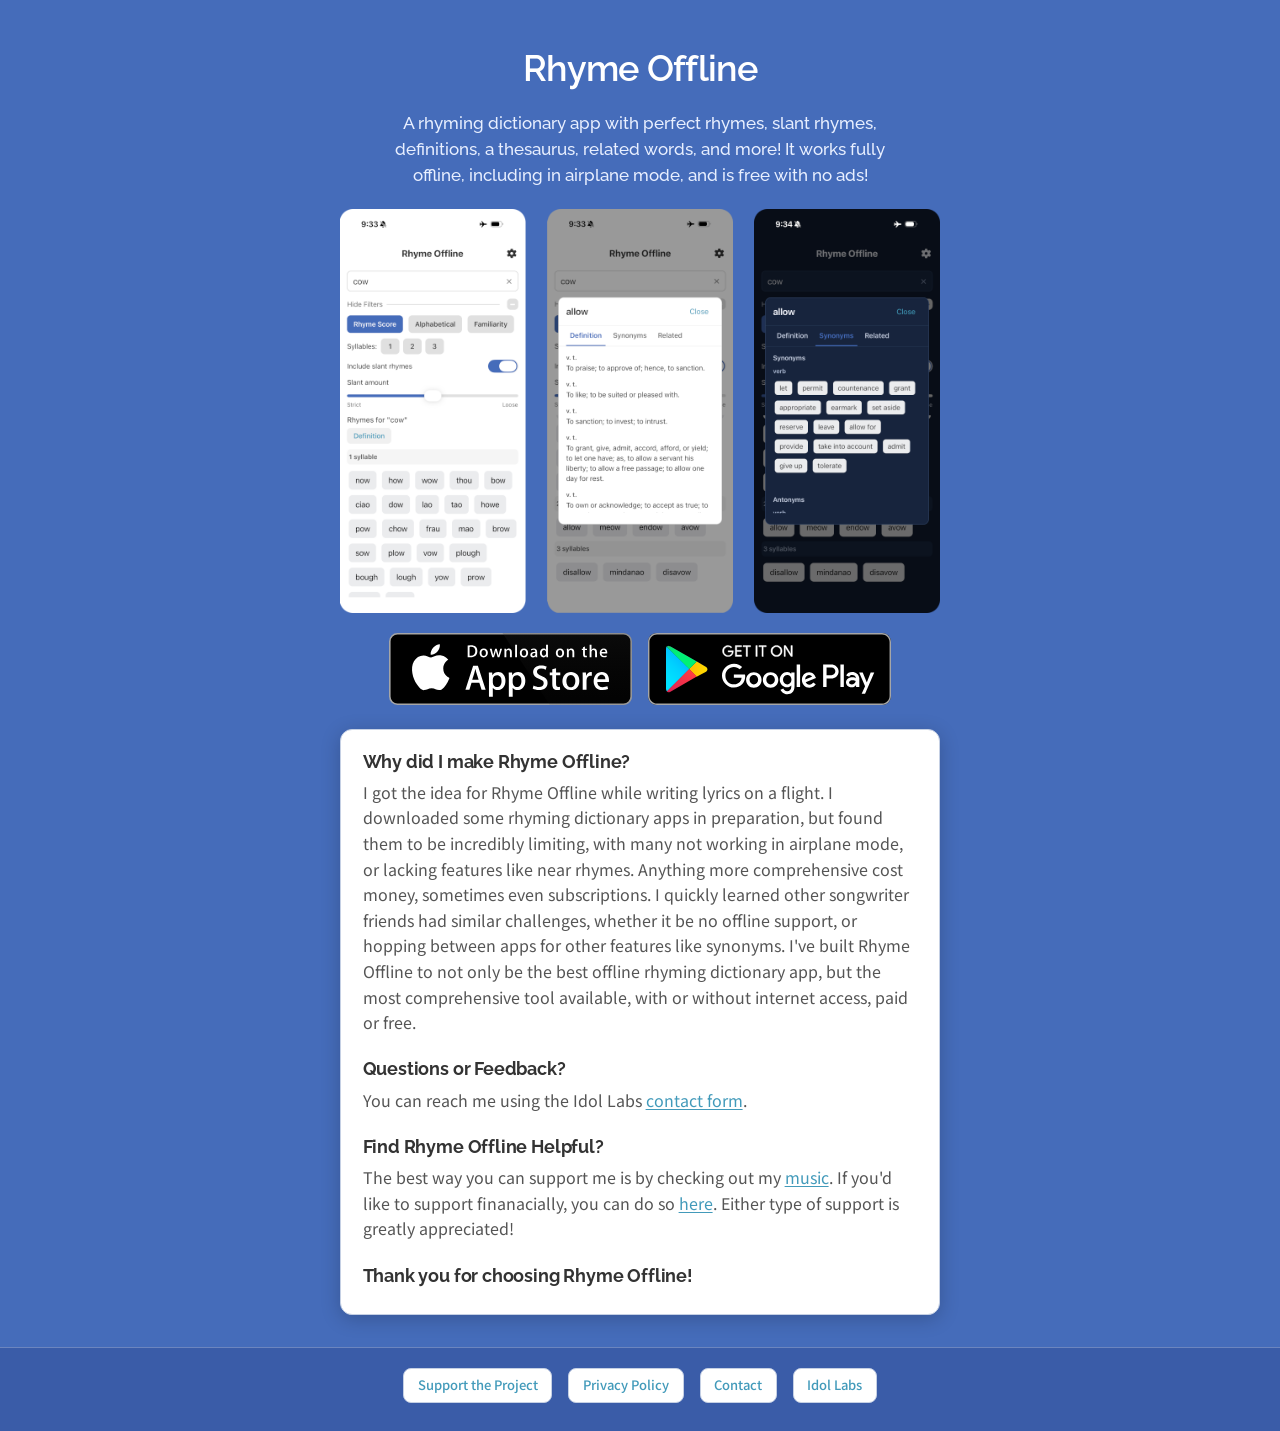
==== commit 23bca6bf: "Footer updates" ====
--- a/rhyme-offline/index.html
+++ b/rhyme-offline/index.html
@@ -72,13 +72,14 @@
             </p>
             <h2 class="rhyme-offline-card-heading">Questions or Feedback?</h2>
             <p>
-                You can reach me using the <a href="../contact.html">contact form</a>.
+                You can reach me using the Idol Labs <a href="../contact.html">contact form</a>.
             </p>
             <h2 class="rhyme-offline-card-heading">Find Rhyme Offline Helpful?</h2>
             <p>
                 The best way you can support me is by checking out my
                 <a href="https://linktr.ee/disinvitedmusic">music</a>.
                 If you'd like to support finanacially, you can do so <a href="https://www.paypal.com/donate/?hosted_button_id=JQPXW9JBH3Z46">here</a>.
+                Either type of support is greatly appreciated!
             </p>
             <h2 class="rhyme-offline-card-heading">Thank you for choosing Rhyme Offline!</h2>
         </section>
@@ -94,6 +95,9 @@
             <a class="rhyme-offline-footer-link" href="../contact.html">
                 Contact
             </a>
+            <a class="rhyme-offline-footer-link" href="../index.html">
+                Idol Labs
+            </a>
         </nav>
     </footer>
 </body>
--- a/rhyme-offline/styles.css
+++ b/rhyme-offline/styles.css
@@ -21,12 +21,10 @@
     --text-muted: #888;
     --text-on-blue: #e8efff;
     --overlay-backdrop: rgba(0, 0, 0, 0.2);
-    --footer-height: 6rem;
 }
 
 html:has(body.rhyme-offline) {
     min-height: 100%;
-    background-color: var(--surface-muted);
 }
 
 body.rhyme-offline {
@@ -37,13 +35,7 @@
     font-family: "Noto Sans JP", sans-serif;
     font-optical-sizing: auto;
     font-weight: 400;
-    background: linear-gradient(
-        to bottom,
-        var(--bg) 0,
-        var(--bg) calc(100% - var(--footer-height)),
-        var(--surface-muted) calc(100% - var(--footer-height)),
-        var(--surface-muted) 100%
-    );
+    background-color: var(--bg);
     color: var(--text-on-blue);
     line-height: 1.6;
     -webkit-font-smoothing: antialiased;
@@ -364,17 +356,6 @@
     padding: 1.25rem 1rem 1.75rem;
     border-top: 1px solid var(--border-on-blue);
     background-color: var(--surface-muted);
-}
-
-.rhyme-offline-footer::after {
-    content: "";
-    position: fixed;
-    left: 0;
-    right: 0;
-    bottom: -100vh;
-    height: 100vh;
-    background-color: var(--surface-muted);
-    pointer-events: none;
 }
 
 .rhyme-offline-footer-nav {
@@ -414,6 +395,23 @@
     outline-offset: 2px;
 }
 
+@media (hover: none) and (pointer: coarse) {
+    html:has(body.rhyme-offline) {
+        background-color: var(--surface-muted);
+    }
+
+    .rhyme-offline-footer::after {
+        content: "";
+        position: fixed;
+        left: 0;
+        right: 0;
+        bottom: -100vh;
+        height: 100vh;
+        background-color: var(--surface-muted);
+        pointer-events: none;
+    }
+}
+
 @media (prefers-reduced-motion: reduce) {
     .rhyme-offline-back,
     .rhyme-offline-card a:not(.rhyme-offline-donate-button),
